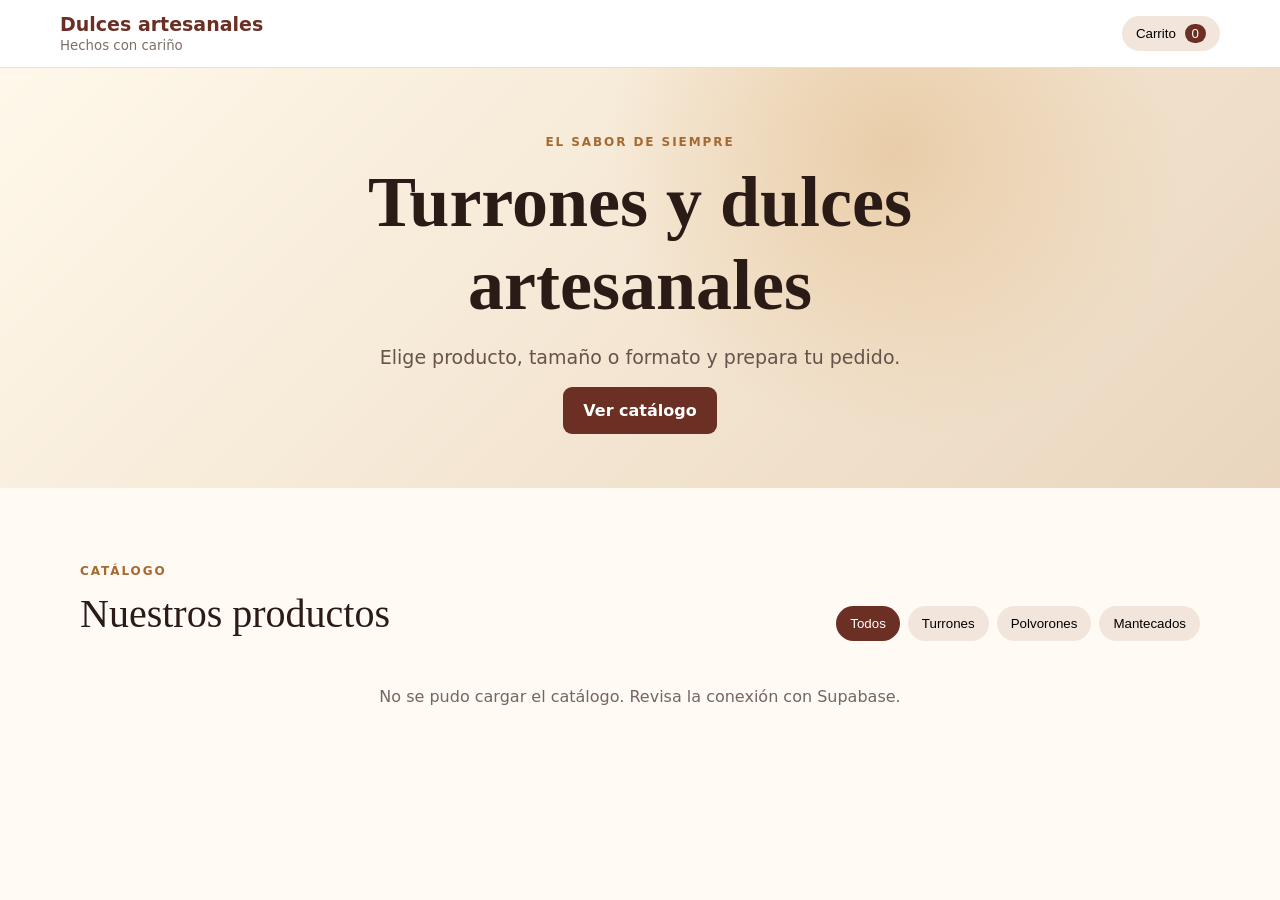
==== index.html @ 653904fd "Add files via upload" ====
<!doctype html>
<html lang="es"><head><meta charset="utf-8"><meta name="viewport" content="width=device-width,initial-scale=1,viewport-fit=cover"><meta name="theme-color" content="#6b2f23"><meta name="description" content="Turrones y dulces artesanales"><title>Dulces artesanales</title><link rel="stylesheet" href="styles.css"></head>
<body><header><div><strong>Dulces artesanales</strong><small>Hechos con cariño</small></div><button id="cartBtn" class="cart">Carrito <span id="cartCount">0</span></button></header>
<main><section class="hero"><div><p class="eyebrow">EL SABOR DE SIEMPRE</p><h1>Turrones y dulces artesanales</h1><p>Elige producto, tamaño o formato y prepara tu pedido.</p><a href="#catalogo" class="primary">Ver catálogo</a></div></section>
<section id="catalogo" class="section"><div class="section-head"><div><p class="eyebrow">CATÁLOGO</p><h2>Nuestros productos</h2></div><div id="filters" class="filters"><button class="active" data-filter="Todos">Todos</button><button data-filter="Turrón">Turrones</button><button data-filter="Polvorón">Polvorones</button><button data-filter="Mantecado">Mantecados</button></div></div><div id="status" class="status">Cargando catálogo…</div><div id="products" class="grid"></div></section></main>
<div id="modal" class="overlay hidden" role="dialog" aria-modal="true"><div class="panel"><button class="close" id="closeModal">×</button><div id="modalBody"></div></div></div>
<div id="cartDrawer" class="overlay hidden"><div class="drawer"><div class="drawer-head"><h2>Tu pedido</h2><button class="close" id="closeCart">×</button></div><div id="cartItems"></div><div class="total"><span>Total</span><strong id="cartTotal">0,00 €</strong></div><button id="checkoutBtn" class="primary full">Continuar pedido</button></div></div>
<div id="checkout" class="overlay hidden"><div class="panel checkout"><button class="close" id="closeCheckout">×</button><h2>Finalizar pedido</h2><form id="orderForm"><label>Nombre*<input name="nombre_cliente" required maxlength="100"></label><label>Teléfono*<input name="telefono" required maxlength="30"></label><label>Email<input name="email" type="email" maxlength="150"></label><label>Método de entrega<select name="metodo_entrega"><option>Recogida</option><option>Entrega local</option></select></label><div id="addressFields" class="two"><label>Dirección<input name="direccion" maxlength="200"></label><label>Población<input name="poblacion" maxlength="100"></label></div><label>Método de pago<select name="metodo_pago"><option>Bizum</option><option>Efectivo</option><option>Transferencia</option></select></label><label>Notas<textarea name="notas_cliente" maxlength="500"></textarea></label><label class="check"><input type="checkbox" name="consentimiento" required> Acepto que mis datos se usen para gestionar el pedido.</label><button class="primary full" type="submit">Confirmar pedido</button><p id="formStatus" class="status"></p></form></div></div>
<script src="app.js"></script></body></html>
---- styles.css ----
*{box-sizing:border-box}html{scroll-behavior:smooth}body{margin:0;font-family:Inter,system-ui,-apple-system,sans-serif;color:#2b1b17;background:#fffaf4}header{height:68px;padding:0 max(20px,calc((100% - 1160px)/2));display:flex;align-items:center;justify-content:space-between;background:#fff;position:sticky;top:0;z-index:10;border-bottom:1px solid #eadfd5}header strong{display:block;color:#6b2f23;font-size:19px}header small{color:#806e65}.cart,.filters button{border:0;background:#f2e6dc;padding:10px 14px;border-radius:999px;cursor:pointer}.cart span{background:#6b2f23;color:#fff;border-radius:20px;padding:2px 7px;margin-left:5px}.hero{min-height:420px;display:grid;place-items:center;text-align:center;padding:50px 20px;background:radial-gradient(circle at 70% 20%,#e9cda8,transparent 30%),linear-gradient(135deg,#fff8ea,#ead6be)}.hero h1{font-family:Georgia,serif;font-size:clamp(42px,7vw,72px);max-width:850px;margin:8px auto 18px}.hero p:not(.eyebrow){font-size:19px;color:#66534b}.eyebrow{color:#a46a32;font-weight:800;letter-spacing:.16em;font-size:12px}.primary{display:inline-block;background:#6b2f23;color:#fff;text-decoration:none;border:0;border-radius:9px;padding:14px 20px;font-weight:700;cursor:pointer}.section{max-width:1160px;margin:auto;padding:64px 20px}.section-head{display:flex;gap:20px;align-items:end;justify-content:space-between;margin-bottom:28px}.section h2{font:40px Georgia,serif;margin:4px 0}.filters{display:flex;flex-wrap:wrap;gap:8px}.filters .active{background:#6b2f23;color:#fff}.grid{display:grid;grid-template-columns:repeat(auto-fit,minmax(245px,1fr));gap:22px}.card{background:#fff;border:1px solid #eadfd5;border-radius:16px;overflow:hidden;box-shadow:0 8px 25px #59341d0d}.photo{height:190px;background:linear-gradient(145deg,#d8b078,#f4dfbf);display:grid;place-items:center;font-size:58px}.card-body{padding:20px}.family{font-size:12px;color:#a46a32;text-transform:uppercase;font-weight:800}.card h3{margin:6px 0;font-size:22px}.desc{color:#75665f;min-height:44px}.price{font-size:20px;font-weight:800;color:#6b2f23}.card button{width:100%;margin-top:12px}.status{text-align:center;color:#75665f;padding:18px}.overlay{position:fixed;inset:0;background:#22151199;z-index:30;display:flex;justify-content:center;align-items:center;padding:18px}.hidden{display:none}.panel,.drawer{background:#fffaf4;border-radius:18px;padding:28px;width:min(600px,100%);max-height:92vh;overflow:auto;position:relative}.drawer{margin-left:auto;height:100%;border-radius:18px 0 0 18px;max-width:460px}.close{border:0;background:#eee0d4;border-radius:50%;width:38px;height:38px;font-size:24px;cursor:pointer}.panel>.close{position:absolute;right:18px;top:18px}.option-list{display:grid;gap:10px;margin:20px 0}.option{border:1px solid #d8c7b9;border-radius:10px;padding:14px;display:flex;justify-content:space-between;cursor:pointer}.option.selected{border:2px solid #6b2f23;background:#f7ece3}.qty{display:flex;align-items:center;gap:16px;margin:18px 0}.qty button{width:38px;height:38px;border:0;border-radius:50%;font-size:20px}.full{width:100%}.drawer-head,.cart-row,.total{display:flex;align-items:center;justify-content:space-between;gap:12px}.cart-row{padding:15px 0;border-bottom:1px solid #e4d8ce}.cart-row button{border:0;background:none;color:#a33;cursor:pointer}.total{padding:22px 0;font-size:22px}form{display:grid;gap:14px;margin-top:20px}label{display:grid;gap:6px;font-weight:600}input,select,textarea{width:100%;padding:12px;border:1px solid #cdbdb0;border-radius:8px;background:#fff;font:inherit}textarea{min-height:80px}.two{display:grid;grid-template-columns:1fr 1fr;gap:12px}.check{grid-template-columns:auto 1fr;align-items:start;font-weight:400}.check input{width:auto}.success{text-align:center;padding:30px}.success b{font-size:22px}@media(max-width:700px){.section-head{align-items:start;flex-direction:column}.section h2{font-size:34px}.two{grid-template-columns:1fr}.drawer{border-radius:18px;width:100%;height:auto;max-height:92vh}.hero{min-height:360px}}
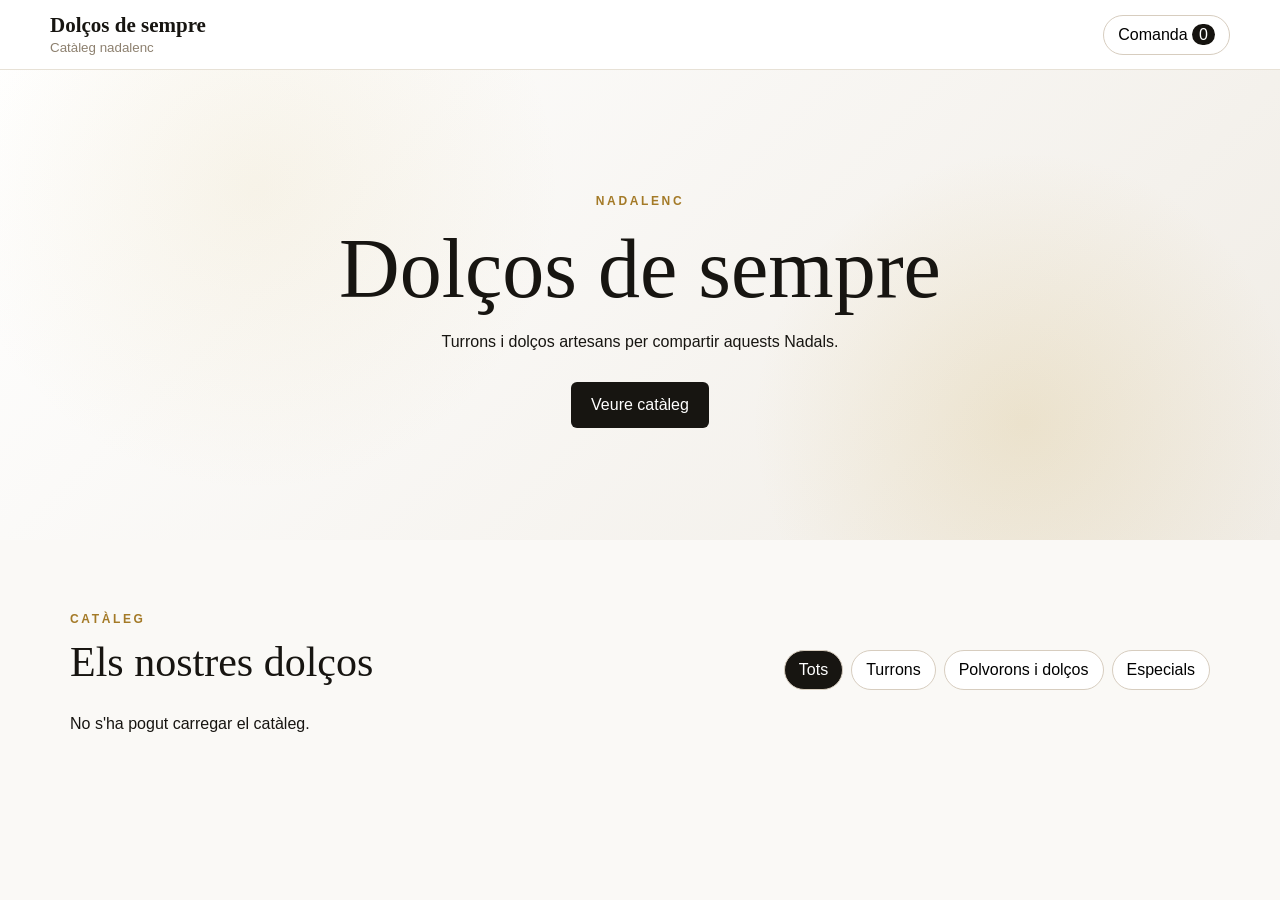
==== commit 692c0c4c: "Actualitza catàleg real i fotografies Actualitza catàleg real i fotografies" ====
--- a/index.html
+++ b/index.html
@@ -1,9 +1 @@
-<!doctype html>
-<html lang="es"><head><meta charset="utf-8"><meta name="viewport" content="width=device-width,initial-scale=1,viewport-fit=cover"><meta name="theme-color" content="#6b2f23"><meta name="description" content="Turrones y dulces artesanales"><title>Dulces artesanales</title><link rel="stylesheet" href="styles.css"></head>
-<body><header><div><strong>Dulces artesanales</strong><small>Hechos con cariño</small></div><button id="cartBtn" class="cart">Carrito <span id="cartCount">0</span></button></header>
-<main><section class="hero"><div><p class="eyebrow">EL SABOR DE SIEMPRE</p><h1>Turrones y dulces artesanales</h1><p>Elige producto, tamaño o formato y prepara tu pedido.</p><a href="#catalogo" class="primary">Ver catálogo</a></div></section>
-<section id="catalogo" class="section"><div class="section-head"><div><p class="eyebrow">CATÁLOGO</p><h2>Nuestros productos</h2></div><div id="filters" class="filters"><button class="active" data-filter="Todos">Todos</button><button data-filter="Turrón">Turrones</button><button data-filter="Polvorón">Polvorones</button><button data-filter="Mantecado">Mantecados</button></div></div><div id="status" class="status">Cargando catálogo…</div><div id="products" class="grid"></div></section></main>
-<div id="modal" class="overlay hidden" role="dialog" aria-modal="true"><div class="panel"><button class="close" id="closeModal">×</button><div id="modalBody"></div></div></div>
-<div id="cartDrawer" class="overlay hidden"><div class="drawer"><div class="drawer-head"><h2>Tu pedido</h2><button class="close" id="closeCart">×</button></div><div id="cartItems"></div><div class="total"><span>Total</span><strong id="cartTotal">0,00 €</strong></div><button id="checkoutBtn" class="primary full">Continuar pedido</button></div></div>
-<div id="checkout" class="overlay hidden"><div class="panel checkout"><button class="close" id="closeCheckout">×</button><h2>Finalizar pedido</h2><form id="orderForm"><label>Nombre*<input name="nombre_cliente" required maxlength="100"></label><label>Teléfono*<input name="telefono" required maxlength="30"></label><label>Email<input name="email" type="email" maxlength="150"></label><label>Método de entrega<select name="metodo_entrega"><option>Recogida</option><option>Entrega local</option></select></label><div id="addressFields" class="two"><label>Dirección<input name="direccion" maxlength="200"></label><label>Población<input name="poblacion" maxlength="100"></label></div><label>Método de pago<select name="metodo_pago"><option>Bizum</option><option>Efectivo</option><option>Transferencia</option></select></label><label>Notas<textarea name="notas_cliente" maxlength="500"></textarea></label><label class="check"><input type="checkbox" name="consentimiento" required> Acepto que mis datos se usen para gestionar el pedido.</label><button class="primary full" type="submit">Confirmar pedido</button><p id="formStatus" class="status"></p></form></div></div>
-<script src="app.js"></script></body></html>+<!doctype html><html lang="ca"><head><meta charset="utf-8"><meta name="viewport" content="width=device-width,initial-scale=1"><meta name="theme-color" content="#191713"><title>Dolços de sempre</title><link rel="stylesheet" href="styles.css"></head><body><header><div><b>Dolços de sempre</b><small>Catàleg nadalenc</small></div><button id="cartBtn">Comanda <span id="count">0</span></button></header><main><section class="hero"><div><p class="gold">NADALENC</p><h1>Dolços de sempre</h1><p>Turrons i dolços artesans per compartir aquests Nadals.</p><a href="#cataleg">Veure catàleg</a></div></section><section id="cataleg"><div class="title"><div><p class="gold">CATÀLEG</p><h2>Els nostres dolços</h2></div><div id="filters"><button data-f="Tots" class="on">Tots</button><button data-f="Turró">Turrons</button><button data-f="Dolços">Polvorons i dolços</button><button data-f="Especials">Especials</button></div></div><p id="status">Carregant catàleg...</p><div id="grid"></div></section></main><div id="modal" class="shade hidden"><div class="modal"><button id="close" class="x">×</button><div id="modalBody"></div></div></div><div id="cart" class="shade hidden"><div class="drawer"><div class="row"><h2>La teva comanda</h2><button id="closeCart" class="x">×</button></div><div id="items"></div><div class="row total"><span>Total</span><b id="total">0,00 €</b></div></div></div><script src="app.js"></script></body></html>
--- a/styles.css
+++ b/styles.css
@@ -1 +1 @@
-*{box-sizing:border-box}html{scroll-behavior:smooth}body{margin:0;font-family:Inter,system-ui,-apple-system,sans-serif;color:#2b1b17;background:#fffaf4}header{height:68px;padding:0 max(20px,calc((100% - 1160px)/2));display:flex;align-items:center;justify-content:space-between;background:#fff;position:sticky;top:0;z-index:10;border-bottom:1px solid #eadfd5}header strong{display:block;color:#6b2f23;font-size:19px}header small{color:#806e65}.cart,.filters button{border:0;background:#f2e6dc;padding:10px 14px;border-radius:999px;cursor:pointer}.cart span{background:#6b2f23;color:#fff;border-radius:20px;padding:2px 7px;margin-left:5px}.hero{min-height:420px;display:grid;place-items:center;text-align:center;padding:50px 20px;background:radial-gradient(circle at 70% 20%,#e9cda8,transparent 30%),linear-gradient(135deg,#fff8ea,#ead6be)}.hero h1{font-family:Georgia,serif;font-size:clamp(42px,7vw,72px);max-width:850px;margin:8px auto 18px}.hero p:not(.eyebrow){font-size:19px;color:#66534b}.eyebrow{color:#a46a32;font-weight:800;letter-spacing:.16em;font-size:12px}.primary{display:inline-block;background:#6b2f23;color:#fff;text-decoration:none;border:0;border-radius:9px;padding:14px 20px;font-weight:700;cursor:pointer}.section{max-width:1160px;margin:auto;padding:64px 20px}.section-head{display:flex;gap:20px;align-items:end;justify-content:space-between;margin-bottom:28px}.section h2{font:40px Georgia,serif;margin:4px 0}.filters{display:flex;flex-wrap:wrap;gap:8px}.filters .active{background:#6b2f23;color:#fff}.grid{display:grid;grid-template-columns:repeat(auto-fit,minmax(245px,1fr));gap:22px}.card{background:#fff;border:1px solid #eadfd5;border-radius:16px;overflow:hidden;box-shadow:0 8px 25px #59341d0d}.photo{height:190px;background:linear-gradient(145deg,#d8b078,#f4dfbf);display:grid;place-items:center;font-size:58px}.card-body{padding:20px}.family{font-size:12px;color:#a46a32;text-transform:uppercase;font-weight:800}.card h3{margin:6px 0;font-size:22px}.desc{color:#75665f;min-height:44px}.price{font-size:20px;font-weight:800;color:#6b2f23}.card button{width:100%;margin-top:12px}.status{text-align:center;color:#75665f;padding:18px}.overlay{position:fixed;inset:0;background:#22151199;z-index:30;display:flex;justify-content:center;align-items:center;padding:18px}.hidden{display:none}.panel,.drawer{background:#fffaf4;border-radius:18px;padding:28px;width:min(600px,100%);max-height:92vh;overflow:auto;position:relative}.drawer{margin-left:auto;height:100%;border-radius:18px 0 0 18px;max-width:460px}.close{border:0;background:#eee0d4;border-radius:50%;width:38px;height:38px;font-size:24px;cursor:pointer}.panel>.close{position:absolute;right:18px;top:18px}.option-list{display:grid;gap:10px;margin:20px 0}.option{border:1px solid #d8c7b9;border-radius:10px;padding:14px;display:flex;justify-content:space-between;cursor:pointer}.option.selected{border:2px solid #6b2f23;background:#f7ece3}.qty{display:flex;align-items:center;gap:16px;margin:18px 0}.qty button{width:38px;height:38px;border:0;border-radius:50%;font-size:20px}.full{width:100%}.drawer-head,.cart-row,.total{display:flex;align-items:center;justify-content:space-between;gap:12px}.cart-row{padding:15px 0;border-bottom:1px solid #e4d8ce}.cart-row button{border:0;background:none;color:#a33;cursor:pointer}.total{padding:22px 0;font-size:22px}form{display:grid;gap:14px;margin-top:20px}label{display:grid;gap:6px;font-weight:600}input,select,textarea{width:100%;padding:12px;border:1px solid #cdbdb0;border-radius:8px;background:#fff;font:inherit}textarea{min-height:80px}.two{display:grid;grid-template-columns:1fr 1fr;gap:12px}.check{grid-template-columns:auto 1fr;align-items:start;font-weight:400}.check input{width:auto}.success{text-align:center;padding:30px}.success b{font-size:22px}@media(max-width:700px){.section-head{align-items:start;flex-direction:column}.section h2{font-size:34px}.two{grid-template-columns:1fr}.drawer{border-radius:18px;width:100%;height:auto;max-height:92vh}.hero{min-height:360px}}+*{box-sizing:border-box}html{scroll-behavior:smooth}body{margin:0;background:#faf9f6;color:#171511;font-family:Arial,sans-serif}header{height:70px;background:#fff;display:flex;align-items:center;justify-content:space-between;padding:0 max(20px,calc((100% - 1180px)/2));border-bottom:1px solid #e7e1d6;position:sticky;top:0;z-index:5}header b{display:block;font-family:Georgia,serif;font-size:21px}header small{color:#8d806f}button{font:inherit;cursor:pointer}header button,#filters button{border:1px solid #d7cdbf;border-radius:999px;background:#fff;padding:10px 14px}header span{background:#15130f;color:white;border-radius:20px;padding:2px 7px}.hero{min-height:470px;display:grid;place-items:center;text-align:center;padding:50px 20px;background:radial-gradient(circle at 20% 25%,#d6bd7722,transparent 28%),radial-gradient(circle at 80% 75%,#cba95333,transparent 25%),linear-gradient(135deg,#fff,#f0ece5)}.hero h1{font:clamp(48px,8vw,84px) Georgia,serif;margin:5px}.hero a{display:inline-block;background:#171511;color:white;padding:14px 20px;border-radius:6px;text-decoration:none;margin-top:15px}.gold{font-size:12px;letter-spacing:.22em;font-weight:bold;color:#a47a27}#cataleg{max-width:1180px;margin:auto;padding:60px 20px}.title{display:flex;justify-content:space-between;align-items:end;gap:20px;margin-bottom:25px}.title h2{font:42px Georgia,serif;margin:4px 0}#filters{display:flex;gap:8px;flex-wrap:wrap}#filters .on{background:#171511;color:#fff}#grid{display:grid;grid-template-columns:repeat(auto-fit,minmax(245px,1fr));gap:22px}.card{background:#fff;border:1px solid #e3ddd4}.photo{height:230px;background:#eee}.photo img{width:100%;height:100%;object-fit:cover}.info{padding:19px}.family{color:#a47a27;text-transform:uppercase;font-size:11px;font-weight:bold;letter-spacing:.08em}.info h3{font:24px Georgia,serif;margin:7px 0}.info p{color:#6e665e;min-height:38px}.price{font-weight:bold;margin-top:12px}.view{width:100%;background:#171511;color:#fff;border:0;padding:12px;margin-top:14px}.shade{position:fixed;inset:0;background:#0008;z-index:20;display:flex;align-items:center;justify-content:center;padding:18px}.hidden{display:none}.modal,.drawer{background:#fff;width:min(620px,100%);max-height:92vh;overflow:auto;padding:28px;position:relative}.drawer{margin-left:auto;height:100%}.x{border:0;background:#eee;width:38px;height:38px;border-radius:50%;font-size:24px}.modal>.x{position:absolute;right:18px;top:18px}.productHero{width:100%;height:250px;object-fit:cover;margin-bottom:18px}.option{border:1px solid #ddd;padding:13px;margin:8px 0;display:flex;justify-content:space-between}.option.sel{border:2px solid #a47a27}.pending{background:#eee7da;color:#6d5b3b;padding:13px;margin-top:18px;text-align:center}.row{display:flex;justify-content:space-between;align-items:center;gap:12px}.cartrow{padding:14px 0;border-bottom:1px solid #ddd}.total{font-size:22px;padding-top:22px}@media(max-width:720px){.title{align-items:start;flex-direction:column}.hero{min-height:380px}.photo{height:210px}}
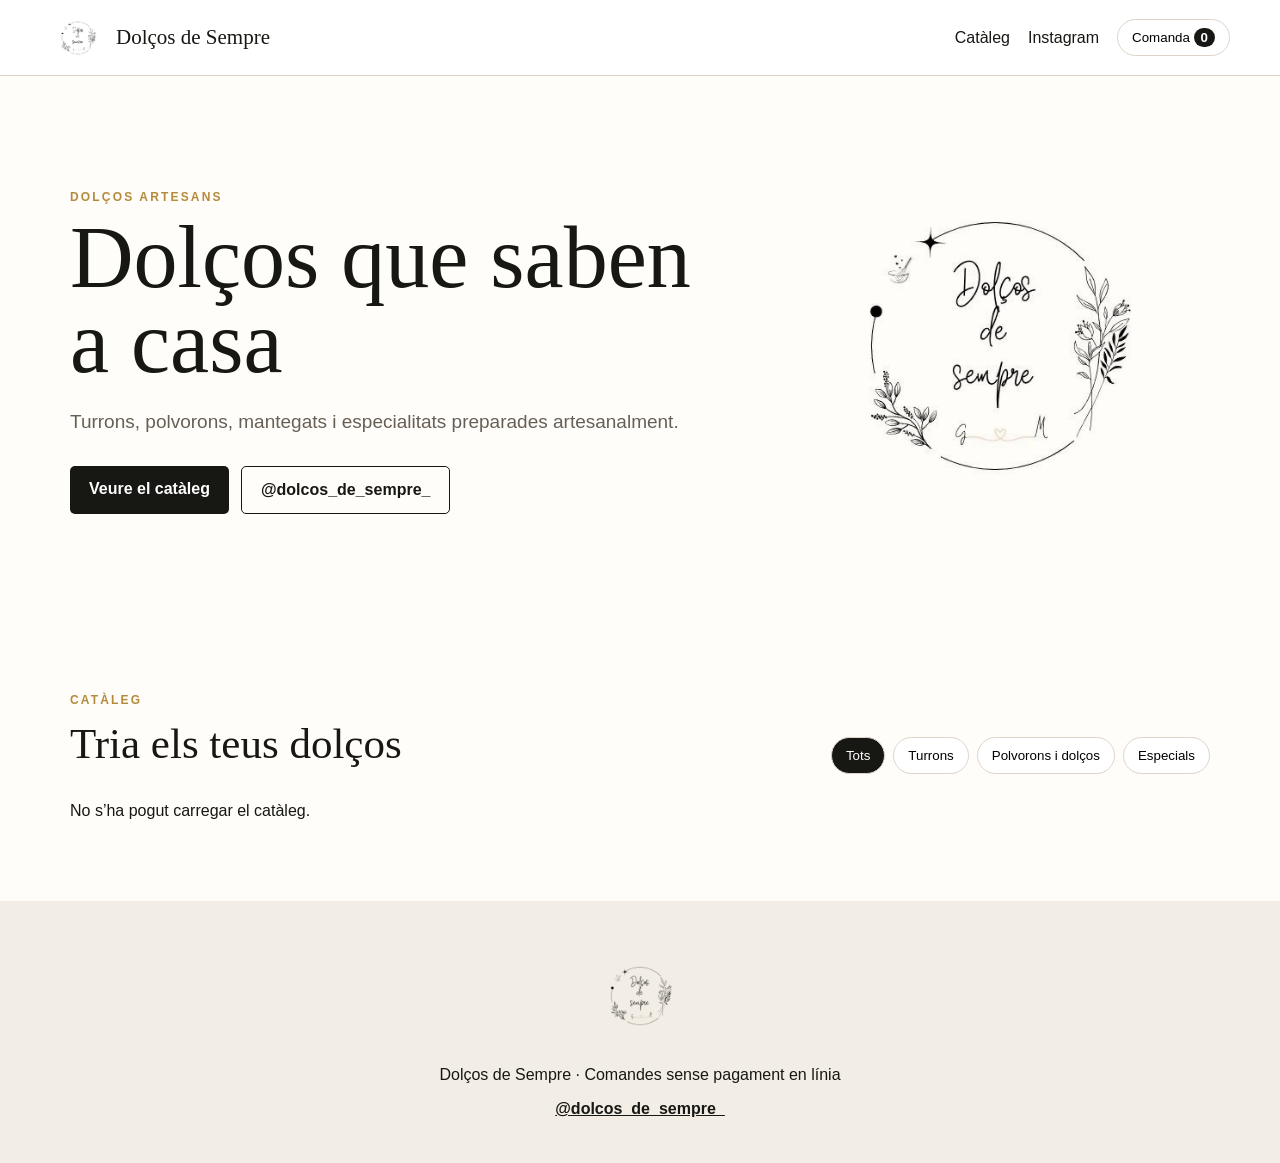
==== commit 0ce8b945: "Add files via upload" ====
--- a/index.html
+++ b/index.html
@@ -1 +1,9 @@
-<!doctype html><html lang="ca"><head><meta charset="utf-8"><meta name="viewport" content="width=device-width,initial-scale=1"><meta name="theme-color" content="#191713"><title>Dolços de sempre</title><link rel="stylesheet" href="styles.css"></head><body><header><div><b>Dolços de sempre</b><small>Catàleg nadalenc</small></div><button id="cartBtn">Comanda <span id="count">0</span></button></header><main><section class="hero"><div><p class="gold">NADALENC</p><h1>Dolços de sempre</h1><p>Turrons i dolços artesans per compartir aquests Nadals.</p><a href="#cataleg">Veure catàleg</a></div></section><section id="cataleg"><div class="title"><div><p class="gold">CATÀLEG</p><h2>Els nostres dolços</h2></div><div id="filters"><button data-f="Tots" class="on">Tots</button><button data-f="Turró">Turrons</button><button data-f="Dolços">Polvorons i dolços</button><button data-f="Especials">Especials</button></div></div><p id="status">Carregant catàleg...</p><div id="grid"></div></section></main><div id="modal" class="shade hidden"><div class="modal"><button id="close" class="x">×</button><div id="modalBody"></div></div></div><div id="cart" class="shade hidden"><div class="drawer"><div class="row"><h2>La teva comanda</h2><button id="closeCart" class="x">×</button></div><div id="items"></div><div class="row total"><span>Total</span><b id="total">0,00 €</b></div></div></div><script src="app.js"></script></body></html>+<!doctype html><html lang="ca"><head><meta charset="utf-8"><meta name="viewport" content="width=device-width,initial-scale=1"><meta name="theme-color" content="#fffdf9"><meta name="description" content="Turrons i dolços artesans de Dolços de Sempre"><title>Dolços de Sempre</title><link rel="stylesheet" href="styles.css"></head><body>
+<header><a class="brand" href="#inici"><img src="assets/logo-dolcos-de-sempre.jpg" alt="Logo Dolços de Sempre"><span>Dolços de Sempre</span></a><nav><a href="#cataleg">Catàleg</a><a href="https://www.instagram.com/dolcos_de_sempre_/" target="_blank" rel="noopener">Instagram</a><button id="cartBtn">Comanda <b id="count">0</b></button></nav></header>
+<main><section class="hero" id="inici"><div class="heroText"><p class="eyebrow">DOLÇOS ARTESANS</p><h1>Dolços que saben a casa</h1><p>Turrons, polvorons, mantegats i especialitats preparades artesanalment.</p><div class="actions"><a class="primary" href="#cataleg">Veure el catàleg</a><a class="secondary" href="https://www.instagram.com/dolcos_de_sempre_/" target="_blank" rel="noopener">@dolcos_de_sempre_</a></div></div><img class="heroLogo" src="assets/logo-dolcos-de-sempre.jpg" alt="Dolços de Sempre"></section>
+<section id="cataleg" class="catalog"><div class="sectionHead"><div><p class="eyebrow">CATÀLEG</p><h2>Tria els teus dolços</h2></div><div id="filters"><button class="active" data-filter="Tots">Tots</button><button data-filter="Turró">Turrons</button><button data-filter="Dolços">Polvorons i dolços</button><button data-filter="Especials">Especials</button></div></div><p id="status">Carregant el catàleg…</p><div id="grid"></div></section></main>
+<footer><img src="assets/logo-dolcos-de-sempre.jpg" alt="Logo Dolços de Sempre"><p>Dolços de Sempre · Comandes sense pagament en línia</p><a href="https://www.instagram.com/dolcos_de_sempre_/" target="_blank" rel="noopener">@dolcos_de_sempre_</a></footer>
+<div id="productModal" class="overlay hidden"><div class="modal"><button class="close" data-close="productModal">×</button><div id="productBody"></div></div></div>
+<div id="cartDrawer" class="overlay hidden"><aside class="drawer"><div class="between"><h2>La teva comanda</h2><button class="close" data-close="cartDrawer">×</button></div><div id="cartItems"></div><div class="total between"><span>Total</span><b id="cartTotal">0,00 €</b></div><button id="checkoutBtn" class="primary wide">Continuar</button></aside></div>
+<div id="checkoutModal" class="overlay hidden"><div class="modal checkout"><button class="close" data-close="checkoutModal">×</button><h2>Finalitzar comanda</h2><p>No pagaràs ara. Rebràs la confirmació de la botiga.</p><form id="orderForm"><label>Nom i cognoms*<input name="nombre_cliente" required maxlength="100"></label><label>Telèfon*<input name="telefono" required inputmode="tel" maxlength="30"></label><label>Correu electrònic<input name="email" type="email" maxlength="150"></label><label>Entrega<select name="metodo_entrega"><option>Recollida</option><option>Entrega local</option></select></label><div id="deliveryFields" class="two hidden"><label>Adreça<input name="direccion" maxlength="200"></label><label>Població<input name="poblacion" maxlength="100"></label></div><label>Forma de pagament<select name="metodo_pago"><option>A acordar</option><option>Bizum</option><option>Efectiu</option></select></label><label>Comentaris<textarea name="notas_cliente" maxlength="500"></textarea></label><label class="check"><input name="consentimiento" type="checkbox" required> Accepto l'ús de les dades per gestionar aquesta comanda.</label><button type="submit" class="primary wide">Enviar comanda</button><p id="formStatus" aria-live="polite"></p></form></div></div>
+<script src="app.js"></script></body></html>
--- a/styles.css
+++ b/styles.css
@@ -1 +1 @@
-*{box-sizing:border-box}html{scroll-behavior:smooth}body{margin:0;background:#faf9f6;color:#171511;font-family:Arial,sans-serif}header{height:70px;background:#fff;display:flex;align-items:center;justify-content:space-between;padding:0 max(20px,calc((100% - 1180px)/2));border-bottom:1px solid #e7e1d6;position:sticky;top:0;z-index:5}header b{display:block;font-family:Georgia,serif;font-size:21px}header small{color:#8d806f}button{font:inherit;cursor:pointer}header button,#filters button{border:1px solid #d7cdbf;border-radius:999px;background:#fff;padding:10px 14px}header span{background:#15130f;color:white;border-radius:20px;padding:2px 7px}.hero{min-height:470px;display:grid;place-items:center;text-align:center;padding:50px 20px;background:radial-gradient(circle at 20% 25%,#d6bd7722,transparent 28%),radial-gradient(circle at 80% 75%,#cba95333,transparent 25%),linear-gradient(135deg,#fff,#f0ece5)}.hero h1{font:clamp(48px,8vw,84px) Georgia,serif;margin:5px}.hero a{display:inline-block;background:#171511;color:white;padding:14px 20px;border-radius:6px;text-decoration:none;margin-top:15px}.gold{font-size:12px;letter-spacing:.22em;font-weight:bold;color:#a47a27}#cataleg{max-width:1180px;margin:auto;padding:60px 20px}.title{display:flex;justify-content:space-between;align-items:end;gap:20px;margin-bottom:25px}.title h2{font:42px Georgia,serif;margin:4px 0}#filters{display:flex;gap:8px;flex-wrap:wrap}#filters .on{background:#171511;color:#fff}#grid{display:grid;grid-template-columns:repeat(auto-fit,minmax(245px,1fr));gap:22px}.card{background:#fff;border:1px solid #e3ddd4}.photo{height:230px;background:#eee}.photo img{width:100%;height:100%;object-fit:cover}.info{padding:19px}.family{color:#a47a27;text-transform:uppercase;font-size:11px;font-weight:bold;letter-spacing:.08em}.info h3{font:24px Georgia,serif;margin:7px 0}.info p{color:#6e665e;min-height:38px}.price{font-weight:bold;margin-top:12px}.view{width:100%;background:#171511;color:#fff;border:0;padding:12px;margin-top:14px}.shade{position:fixed;inset:0;background:#0008;z-index:20;display:flex;align-items:center;justify-content:center;padding:18px}.hidden{display:none}.modal,.drawer{background:#fff;width:min(620px,100%);max-height:92vh;overflow:auto;padding:28px;position:relative}.drawer{margin-left:auto;height:100%}.x{border:0;background:#eee;width:38px;height:38px;border-radius:50%;font-size:24px}.modal>.x{position:absolute;right:18px;top:18px}.productHero{width:100%;height:250px;object-fit:cover;margin-bottom:18px}.option{border:1px solid #ddd;padding:13px;margin:8px 0;display:flex;justify-content:space-between}.option.sel{border:2px solid #a47a27}.pending{background:#eee7da;color:#6d5b3b;padding:13px;margin-top:18px;text-align:center}.row{display:flex;justify-content:space-between;align-items:center;gap:12px}.cartrow{padding:14px 0;border-bottom:1px solid #ddd}.total{font-size:22px;padding-top:22px}@media(max-width:720px){.title{align-items:start;flex-direction:column}.hero{min-height:380px}.photo{height:210px}}+:root{--ink:#171713;--paper:#fffdf9;--sand:#f3eee5;--gold:#b58a3b;--line:#ddd5ca}*{box-sizing:border-box}html{scroll-behavior:smooth}body{margin:0;background:var(--paper);color:var(--ink);font-family:Arial,sans-serif}a{color:inherit}header{height:76px;display:flex;align-items:center;justify-content:space-between;padding:0 max(18px,calc((100% - 1180px)/2));background:#fff;position:sticky;top:0;z-index:10;border-bottom:1px solid var(--line)}.brand{display:flex;align-items:center;gap:10px;text-decoration:none;font:21px Georgia,serif}.brand img{width:56px;height:56px;object-fit:cover;border-radius:50%}nav{display:flex;align-items:center;gap:18px}nav a{text-decoration:none}nav button,#filters button{border:1px solid var(--line);background:#fff;border-radius:999px;padding:10px 14px;cursor:pointer}nav b{background:var(--ink);color:#fff;border-radius:20px;padding:2px 7px}.hero{min-height:520px;max-width:1180px;margin:auto;display:grid;grid-template-columns:1.2fr .8fr;align-items:center;gap:50px;padding:55px 20px}.hero h1{font:clamp(52px,7vw,88px) Georgia,serif;line-height:.96;margin:12px 0 22px}.hero p:not(.eyebrow){font-size:19px;line-height:1.6;color:#665f56;max-width:620px}.heroLogo{width:100%;max-width:430px;justify-self:end;border-radius:50%;mix-blend-mode:multiply}.eyebrow{color:var(--gold);font-weight:800;letter-spacing:.18em;font-size:12px}.actions{display:flex;gap:12px;flex-wrap:wrap;margin-top:28px}.primary,.secondary{display:inline-block;border:0;border-radius:5px;padding:14px 19px;text-decoration:none;font-weight:bold;cursor:pointer}.primary{background:var(--ink);color:#fff}.secondary{border:1px solid var(--ink);background:transparent}.catalog{max-width:1180px;margin:auto;padding:65px 20px}.sectionHead{display:flex;justify-content:space-between;align-items:end;gap:24px;margin-bottom:28px}.sectionHead h2{font:43px Georgia,serif;margin:6px 0}#filters{display:flex;gap:8px;flex-wrap:wrap}#filters .active{background:var(--ink);color:#fff}#grid{display:grid;grid-template-columns:repeat(auto-fit,minmax(245px,1fr));gap:22px}.card{background:#fff;border:1px solid var(--line);overflow:hidden}.photo{height:235px;background:var(--sand)}.photo img{width:100%;height:100%;object-fit:cover}.cardBody{padding:19px}.family{font-size:11px;font-weight:bold;letter-spacing:.08em;color:var(--gold);text-transform:uppercase}.card h3{font:24px Georgia,serif;margin:7px 0}.description{min-height:42px;color:#70685f}.price{font-weight:bold;margin-top:13px}.choose{width:100%;margin-top:14px}.overlay{position:fixed;inset:0;background:#0009;z-index:30;display:flex;justify-content:center;align-items:center;padding:18px}.hidden{display:none!important}.modal,.drawer{position:relative;background:var(--paper);width:min(620px,100%);max-height:92vh;overflow:auto;padding:28px}.drawer{height:100%;margin-left:auto}.close{border:0;background:var(--sand);border-radius:50%;width:38px;height:38px;font-size:24px;cursor:pointer}.modal>.close{position:absolute;right:17px;top:17px}.productImage{width:100%;height:260px;object-fit:cover;margin-bottom:18px}.optionList{display:grid;gap:9px;margin:20px 0}.option{display:flex;justify-content:space-between;padding:13px;border:1px solid var(--line);cursor:pointer}.option.selected{border:2px solid var(--gold);background:#fbf7ef}.qty{display:flex;align-items:center;gap:15px;margin:18px 0}.qty button{width:38px;height:38px;border:1px solid var(--line);background:#fff;border-radius:50%;font-size:20px}.wide{width:100%}.between{display:flex;justify-content:space-between;align-items:center;gap:12px}.cartRow{padding:14px 0;border-bottom:1px solid var(--line)}.cartRow small{display:block;color:#726a61;margin-top:4px}.remove{border:0;background:none;color:#9c3b31}.total{font-size:22px;padding:22px 0}.checkout form{display:grid;gap:14px}.checkout label{display:grid;gap:6px;font-weight:bold}.checkout input,.checkout select,.checkout textarea{font:inherit;padding:12px;border:1px solid #cfc5b9;border-radius:5px;background:#fff}.checkout textarea{min-height:80px}.two{display:grid;grid-template-columns:1fr 1fr;gap:12px}.check{grid-template-columns:auto 1fr!important;font-weight:normal!important}.check input{width:auto}.success{text-align:center;padding:35px 10px}.success b{font-size:25px}footer{text-align:center;padding:45px 20px;background:var(--sand)}footer img{width:100px;height:100px;object-fit:cover;border-radius:50%;mix-blend-mode:multiply}footer a{font-weight:bold}@media(max-width:760px){header{height:auto;padding-top:8px;padding-bottom:8px}.brand span,nav>a{display:none}.hero{grid-template-columns:1fr;text-align:center;min-height:unset}.heroLogo{grid-row:1;max-width:280px;justify-self:center}.hero p:not(.eyebrow){margin-left:auto;margin-right:auto}.actions{justify-content:center}.sectionHead{align-items:start;flex-direction:column}.two{grid-template-columns:1fr}.photo{height:215px}}
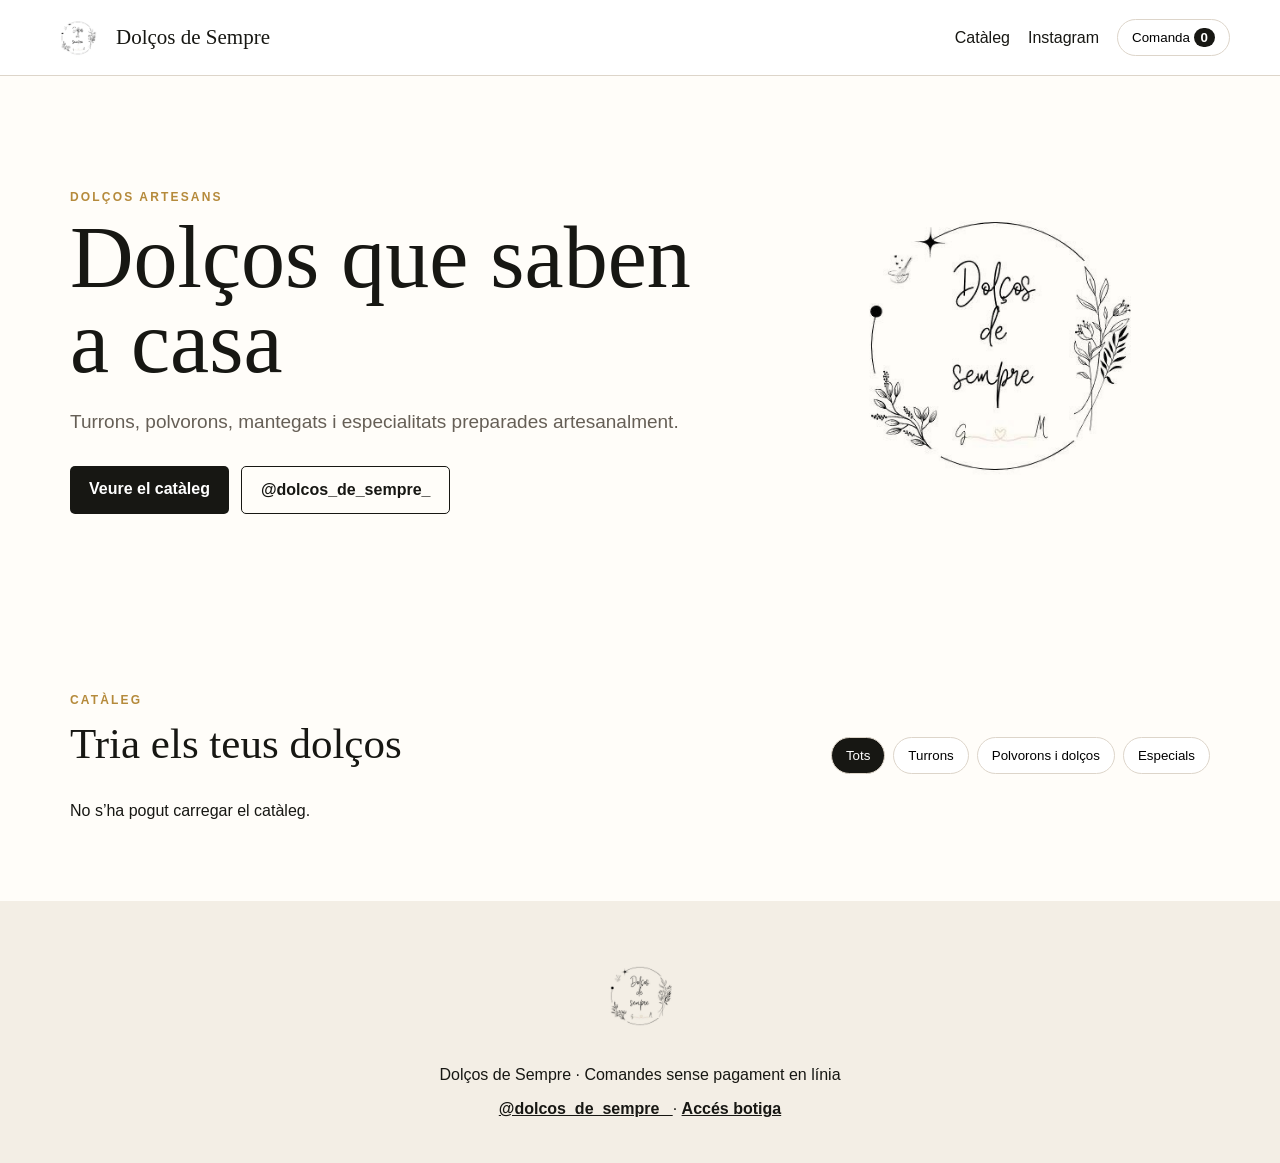
==== commit bf8453fd: "Update index.html" ====
--- a/index.html
+++ b/index.html
@@ -1,9 +1,456 @@
-<!doctype html><html lang="ca"><head><meta charset="utf-8"><meta name="viewport" content="width=device-width,initial-scale=1"><meta name="theme-color" content="#fffdf9"><meta name="description" content="Turrons i dolços artesans de Dolços de Sempre"><title>Dolços de Sempre</title><link rel="stylesheet" href="styles.css"></head><body>
-<header><a class="brand" href="#inici"><img src="assets/logo-dolcos-de-sempre.jpg" alt="Logo Dolços de Sempre"><span>Dolços de Sempre</span></a><nav><a href="#cataleg">Catàleg</a><a href="https://www.instagram.com/dolcos_de_sempre_/" target="_blank" rel="noopener">Instagram</a><button id="cartBtn">Comanda <b id="count">0</b></button></nav></header>
-<main><section class="hero" id="inici"><div class="heroText"><p class="eyebrow">DOLÇOS ARTESANS</p><h1>Dolços que saben a casa</h1><p>Turrons, polvorons, mantegats i especialitats preparades artesanalment.</p><div class="actions"><a class="primary" href="#cataleg">Veure el catàleg</a><a class="secondary" href="https://www.instagram.com/dolcos_de_sempre_/" target="_blank" rel="noopener">@dolcos_de_sempre_</a></div></div><img class="heroLogo" src="assets/logo-dolcos-de-sempre.jpg" alt="Dolços de Sempre"></section>
-<section id="cataleg" class="catalog"><div class="sectionHead"><div><p class="eyebrow">CATÀLEG</p><h2>Tria els teus dolços</h2></div><div id="filters"><button class="active" data-filter="Tots">Tots</button><button data-filter="Turró">Turrons</button><button data-filter="Dolços">Polvorons i dolços</button><button data-filter="Especials">Especials</button></div></div><p id="status">Carregant el catàleg…</p><div id="grid"></div></section></main>
-<footer><img src="assets/logo-dolcos-de-sempre.jpg" alt="Logo Dolços de Sempre"><p>Dolços de Sempre · Comandes sense pagament en línia</p><a href="https://www.instagram.com/dolcos_de_sempre_/" target="_blank" rel="noopener">@dolcos_de_sempre_</a></footer>
-<div id="productModal" class="overlay hidden"><div class="modal"><button class="close" data-close="productModal">×</button><div id="productBody"></div></div></div>
-<div id="cartDrawer" class="overlay hidden"><aside class="drawer"><div class="between"><h2>La teva comanda</h2><button class="close" data-close="cartDrawer">×</button></div><div id="cartItems"></div><div class="total between"><span>Total</span><b id="cartTotal">0,00 €</b></div><button id="checkoutBtn" class="primary wide">Continuar</button></aside></div>
-<div id="checkoutModal" class="overlay hidden"><div class="modal checkout"><button class="close" data-close="checkoutModal">×</button><h2>Finalitzar comanda</h2><p>No pagaràs ara. Rebràs la confirmació de la botiga.</p><form id="orderForm"><label>Nom i cognoms*<input name="nombre_cliente" required maxlength="100"></label><label>Telèfon*<input name="telefono" required inputmode="tel" maxlength="30"></label><label>Correu electrònic<input name="email" type="email" maxlength="150"></label><label>Entrega<select name="metodo_entrega"><option>Recollida</option><option>Entrega local</option></select></label><div id="deliveryFields" class="two hidden"><label>Adreça<input name="direccion" maxlength="200"></label><label>Població<input name="poblacion" maxlength="100"></label></div><label>Forma de pagament<select name="metodo_pago"><option>A acordar</option><option>Bizum</option><option>Efectiu</option></select></label><label>Comentaris<textarea name="notas_cliente" maxlength="500"></textarea></label><label class="check"><input name="consentimiento" type="checkbox" required> Accepto l'ús de les dades per gestionar aquesta comanda.</label><button type="submit" class="primary wide">Enviar comanda</button><p id="formStatus" aria-live="polite"></p></form></div></div>
-<script src="app.js"></script></body></html>+<!doctype html>
+<html lang="ca">
+<head>
+  <meta charset="utf-8">
+  <meta name="viewport" content="width=device-width,initial-scale=1">
+  <meta name="theme-color" content="#fffdf9">
+  <meta
+    name="description"
+    content="Turrons i dolços artesans de Dolços de Sempre"
+  >
+
+  <title>Dolços de Sempre</title>
+
+  <link rel="stylesheet" href="styles.css">
+</head>
+
+<body>
+
+  <!-- CABECERA -->
+  <header>
+
+    <a class="brand" href="#inici">
+      <img
+        src="assets/logo-dolcos-de-sempre.jpg"
+        alt="Logo Dolços de Sempre"
+      >
+      <span>Dolços de Sempre</span>
+    </a>
+
+    <nav>
+
+      <a href="#cataleg">
+        Catàleg
+      </a>
+
+      <a
+        href="https://www.instagram.com/dolcos_de_sempre_/"
+        target="_blank"
+        rel="noopener"
+      >
+        Instagram
+      </a>
+
+      <button id="cartBtn" type="button">
+        Comanda
+        <b id="count">0</b>
+      </button>
+
+    </nav>
+
+  </header>
+
+
+  <!-- CONTENIDO -->
+  <main>
+
+    <!-- PORTADA -->
+    <section class="hero" id="inici">
+
+      <div class="heroText">
+
+        <p class="eyebrow">
+          DOLÇOS ARTESANS
+        </p>
+
+        <h1>
+          Dolços que saben a casa
+        </h1>
+
+        <p>
+          Turrons, polvorons, mantegats i especialitats
+          preparades artesanalment.
+        </p>
+
+        <div class="actions">
+
+          <a
+            class="primary"
+            href="#cataleg"
+          >
+            Veure el catàleg
+          </a>
+
+          <a
+            class="secondary"
+            href="https://www.instagram.com/dolcos_de_sempre_/"
+            target="_blank"
+            rel="noopener"
+          >
+            @dolcos_de_sempre_
+          </a>
+
+        </div>
+
+      </div>
+
+      <img
+        class="heroLogo"
+        src="assets/logo-dolcos-de-sempre.jpg"
+        alt="Dolços de Sempre"
+      >
+
+    </section>
+
+
+    <!-- CATÁLOGO -->
+    <section id="cataleg" class="catalog">
+
+      <div class="sectionHead">
+
+        <div>
+          <p class="eyebrow">
+            CATÀLEG
+          </p>
+
+          <h2>
+            Tria els teus dolços
+          </h2>
+        </div>
+
+        <div id="filters">
+
+          <button
+            type="button"
+            class="active"
+            data-filter="Tots"
+          >
+            Tots
+          </button>
+
+          <button
+            type="button"
+            data-filter="Turró"
+          >
+            Turrons
+          </button>
+
+          <button
+            type="button"
+            data-filter="Dolços"
+          >
+            Polvorons i dolços
+          </button>
+
+          <button
+            type="button"
+            data-filter="Especials"
+          >
+            Especials
+          </button>
+
+        </div>
+
+      </div>
+
+      <p id="status">
+        Carregant el catàleg…
+      </p>
+
+      <div id="grid"></div>
+
+    </section>
+
+  </main>
+
+
+  <!-- PIE DE PÁGINA -->
+  <footer>
+
+    <img
+      src="assets/logo-dolcos-de-sempre.jpg"
+      alt="Logo Dolços de Sempre"
+    >
+
+    <p>
+      Dolços de Sempre · Comandes sense pagament en línia
+    </p>
+
+    <div class="footer-links">
+
+      <a
+        href="https://www.instagram.com/dolcos_de_sempre_/"
+        target="_blank"
+        rel="noopener"
+      >
+        @dolcos_de_sempre_
+      </a>
+
+      <span aria-hidden="true">
+        ·
+      </span>
+
+      <a
+        class="shop-access"
+        href="admin.html"
+      >
+        Accés botiga
+      </a>
+
+    </div>
+
+  </footer>
+
+
+  <!-- FICHA PRODUCTO -->
+  <div
+    id="productModal"
+    class="overlay hidden"
+  >
+
+    <div class="modal">
+
+      <button
+        class="close"
+        type="button"
+        data-close="productModal"
+        aria-label="Tancar"
+      >
+        ×
+      </button>
+
+      <div id="productBody"></div>
+
+    </div>
+
+  </div>
+
+
+  <!-- CARRITO -->
+  <div
+    id="cartDrawer"
+    class="overlay hidden"
+  >
+
+    <aside class="drawer">
+
+      <div class="between">
+
+        <h2>
+          La teva comanda
+        </h2>
+
+        <button
+          class="close"
+          type="button"
+          data-close="cartDrawer"
+          aria-label="Tancar"
+        >
+          ×
+        </button>
+
+      </div>
+
+      <div id="cartItems"></div>
+
+      <div class="total between">
+
+        <span>
+          Total
+        </span>
+
+        <b id="cartTotal">
+          0,00 €
+        </b>
+
+      </div>
+
+      <button
+        id="checkoutBtn"
+        class="primary wide"
+        type="button"
+      >
+        Continuar
+      </button>
+
+    </aside>
+
+  </div>
+
+
+  <!-- FINALIZAR PEDIDO -->
+  <div
+    id="checkoutModal"
+    class="overlay hidden"
+  >
+
+    <div class="modal checkout">
+
+      <button
+        class="close"
+        type="button"
+        data-close="checkoutModal"
+        aria-label="Tancar"
+      >
+        ×
+      </button>
+
+      <h2>
+        Finalitzar comanda
+      </h2>
+
+      <p>
+        No pagaràs ara. Rebràs la confirmació de la botiga.
+      </p>
+
+      <form id="orderForm">
+
+        <label>
+          Nom i cognoms*
+
+          <input
+            name="nombre_cliente"
+            required
+            maxlength="100"
+          >
+        </label>
+
+
+        <label>
+          Telèfon*
+
+          <input
+            name="telefono"
+            required
+            inputmode="tel"
+            maxlength="30"
+          >
+        </label>
+
+
+        <label>
+          Correu electrònic
+
+          <input
+            name="email"
+            type="email"
+            maxlength="150"
+          >
+        </label>
+
+
+        <label>
+          Entrega
+
+          <select name="metodo_entrega">
+
+            <option>
+              Recollida
+            </option>
+
+            <option>
+              Entrega local
+            </option>
+
+          </select>
+
+        </label>
+
+
+        <div
+          id="deliveryFields"
+          class="two hidden"
+        >
+
+          <label>
+            Adreça
+
+            <input
+              name="direccion"
+              maxlength="200"
+            >
+          </label>
+
+
+          <label>
+            Població
+
+            <input
+              name="poblacion"
+              maxlength="100"
+            >
+          </label>
+
+        </div>
+
+
+        <label>
+          Forma de pagament
+
+          <select name="metodo_pago">
+
+            <option>
+              A acordar
+            </option>
+
+            <option>
+              Bizum
+            </option>
+
+            <option>
+              Efectiu
+            </option>
+
+          </select>
+
+        </label>
+
+
+        <label>
+          Comentaris
+
+          <textarea
+            name="notas_cliente"
+            maxlength="500"
+          ></textarea>
+
+        </label>
+
+
+        <label class="check">
+
+          <input
+            name="consentimiento"
+            type="checkbox"
+            required
+          >
+
+          Accepto l'ús de les dades per gestionar aquesta comanda.
+
+        </label>
+
+
+        <button
+          type="submit"
+          class="primary wide"
+        >
+          Enviar comanda
+        </button>
+
+
+        <p
+          id="formStatus"
+          aria-live="polite"
+        ></p>
+
+      </form>
+
+    </div>
+
+  </div>
+
+
+  <script src="app.js"></script>
+
+</body>
+</html>
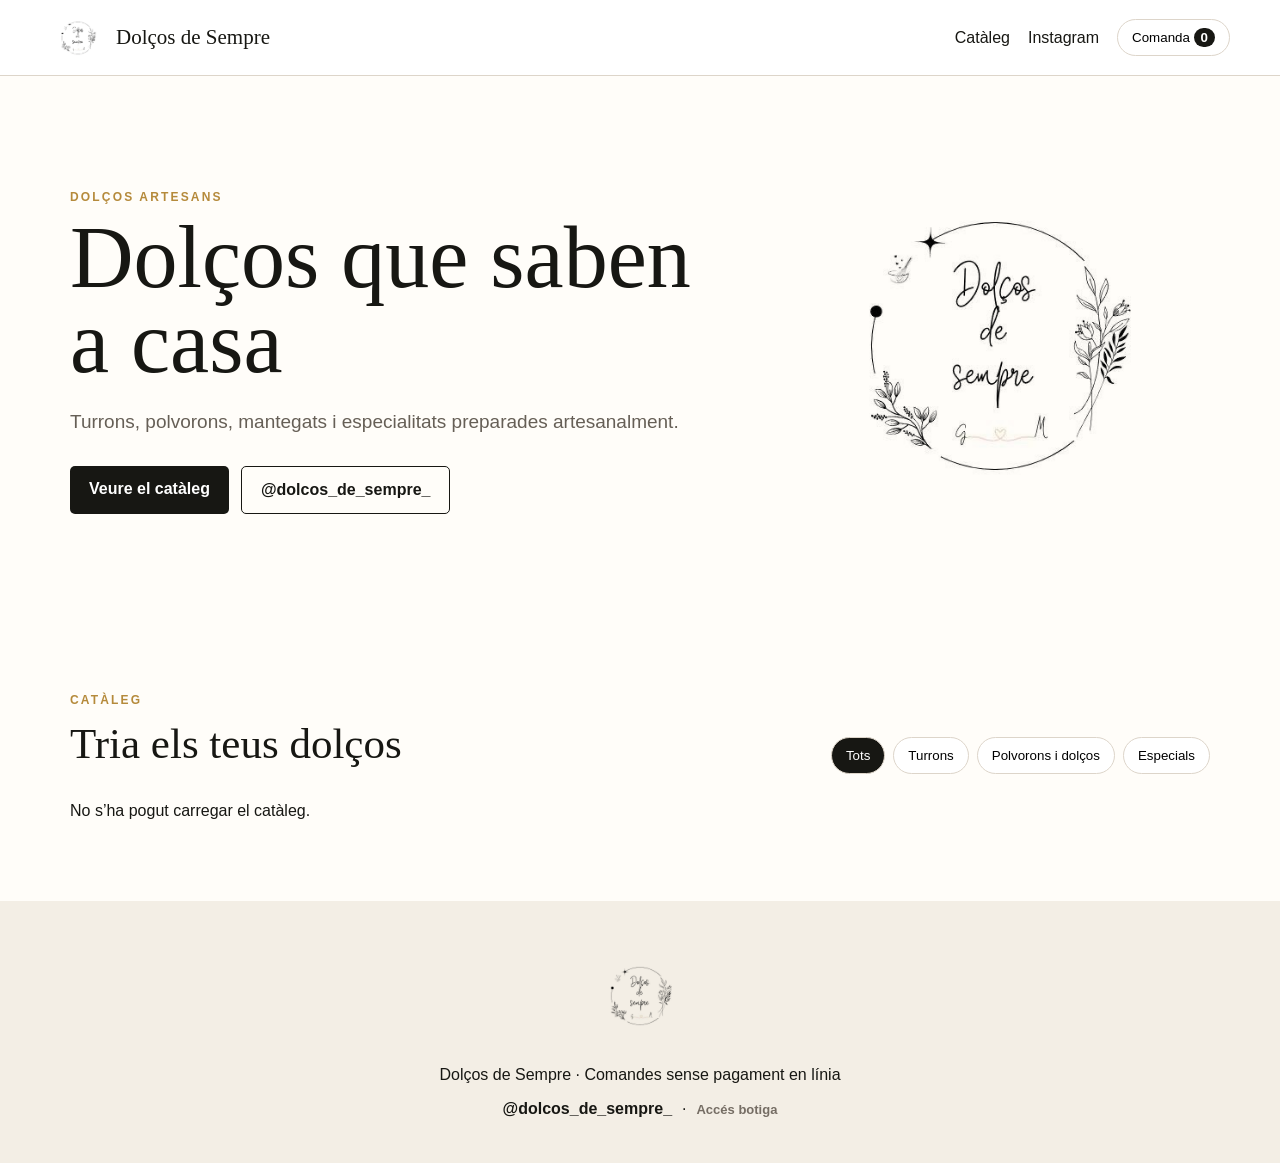
==== commit 44b92929: "Add files via upload" ====
--- a/index.html
+++ b/index.html
@@ -1,456 +1 @@
-<!doctype html>
-<html lang="ca">
-<head>
-  <meta charset="utf-8">
-  <meta name="viewport" content="width=device-width,initial-scale=1">
-  <meta name="theme-color" content="#fffdf9">
-  <meta
-    name="description"
-    content="Turrons i dolços artesans de Dolços de Sempre"
-  >
-
-  <title>Dolços de Sempre</title>
-
-  <link rel="stylesheet" href="styles.css">
-</head>
-
-<body>
-
-  <!-- CABECERA -->
-  <header>
-
-    <a class="brand" href="#inici">
-      <img
-        src="assets/logo-dolcos-de-sempre.jpg"
-        alt="Logo Dolços de Sempre"
-      >
-      <span>Dolços de Sempre</span>
-    </a>
-
-    <nav>
-
-      <a href="#cataleg">
-        Catàleg
-      </a>
-
-      <a
-        href="https://www.instagram.com/dolcos_de_sempre_/"
-        target="_blank"
-        rel="noopener"
-      >
-        Instagram
-      </a>
-
-      <button id="cartBtn" type="button">
-        Comanda
-        <b id="count">0</b>
-      </button>
-
-    </nav>
-
-  </header>
-
-
-  <!-- CONTENIDO -->
-  <main>
-
-    <!-- PORTADA -->
-    <section class="hero" id="inici">
-
-      <div class="heroText">
-
-        <p class="eyebrow">
-          DOLÇOS ARTESANS
-        </p>
-
-        <h1>
-          Dolços que saben a casa
-        </h1>
-
-        <p>
-          Turrons, polvorons, mantegats i especialitats
-          preparades artesanalment.
-        </p>
-
-        <div class="actions">
-
-          <a
-            class="primary"
-            href="#cataleg"
-          >
-            Veure el catàleg
-          </a>
-
-          <a
-            class="secondary"
-            href="https://www.instagram.com/dolcos_de_sempre_/"
-            target="_blank"
-            rel="noopener"
-          >
-            @dolcos_de_sempre_
-          </a>
-
-        </div>
-
-      </div>
-
-      <img
-        class="heroLogo"
-        src="assets/logo-dolcos-de-sempre.jpg"
-        alt="Dolços de Sempre"
-      >
-
-    </section>
-
-
-    <!-- CATÁLOGO -->
-    <section id="cataleg" class="catalog">
-
-      <div class="sectionHead">
-
-        <div>
-          <p class="eyebrow">
-            CATÀLEG
-          </p>
-
-          <h2>
-            Tria els teus dolços
-          </h2>
-        </div>
-
-        <div id="filters">
-
-          <button
-            type="button"
-            class="active"
-            data-filter="Tots"
-          >
-            Tots
-          </button>
-
-          <button
-            type="button"
-            data-filter="Turró"
-          >
-            Turrons
-          </button>
-
-          <button
-            type="button"
-            data-filter="Dolços"
-          >
-            Polvorons i dolços
-          </button>
-
-          <button
-            type="button"
-            data-filter="Especials"
-          >
-            Especials
-          </button>
-
-        </div>
-
-      </div>
-
-      <p id="status">
-        Carregant el catàleg…
-      </p>
-
-      <div id="grid"></div>
-
-    </section>
-
-  </main>
-
-
-  <!-- PIE DE PÁGINA -->
-  <footer>
-
-    <img
-      src="assets/logo-dolcos-de-sempre.jpg"
-      alt="Logo Dolços de Sempre"
-    >
-
-    <p>
-      Dolços de Sempre · Comandes sense pagament en línia
-    </p>
-
-    <div class="footer-links">
-
-      <a
-        href="https://www.instagram.com/dolcos_de_sempre_/"
-        target="_blank"
-        rel="noopener"
-      >
-        @dolcos_de_sempre_
-      </a>
-
-      <span aria-hidden="true">
-        ·
-      </span>
-
-      <a
-        class="shop-access"
-        href="admin.html"
-      >
-        Accés botiga
-      </a>
-
-    </div>
-
-  </footer>
-
-
-  <!-- FICHA PRODUCTO -->
-  <div
-    id="productModal"
-    class="overlay hidden"
-  >
-
-    <div class="modal">
-
-      <button
-        class="close"
-        type="button"
-        data-close="productModal"
-        aria-label="Tancar"
-      >
-        ×
-      </button>
-
-      <div id="productBody"></div>
-
-    </div>
-
-  </div>
-
-
-  <!-- CARRITO -->
-  <div
-    id="cartDrawer"
-    class="overlay hidden"
-  >
-
-    <aside class="drawer">
-
-      <div class="between">
-
-        <h2>
-          La teva comanda
-        </h2>
-
-        <button
-          class="close"
-          type="button"
-          data-close="cartDrawer"
-          aria-label="Tancar"
-        >
-          ×
-        </button>
-
-      </div>
-
-      <div id="cartItems"></div>
-
-      <div class="total between">
-
-        <span>
-          Total
-        </span>
-
-        <b id="cartTotal">
-          0,00 €
-        </b>
-
-      </div>
-
-      <button
-        id="checkoutBtn"
-        class="primary wide"
-        type="button"
-      >
-        Continuar
-      </button>
-
-    </aside>
-
-  </div>
-
-
-  <!-- FINALIZAR PEDIDO -->
-  <div
-    id="checkoutModal"
-    class="overlay hidden"
-  >
-
-    <div class="modal checkout">
-
-      <button
-        class="close"
-        type="button"
-        data-close="checkoutModal"
-        aria-label="Tancar"
-      >
-        ×
-      </button>
-
-      <h2>
-        Finalitzar comanda
-      </h2>
-
-      <p>
-        No pagaràs ara. Rebràs la confirmació de la botiga.
-      </p>
-
-      <form id="orderForm">
-
-        <label>
-          Nom i cognoms*
-
-          <input
-            name="nombre_cliente"
-            required
-            maxlength="100"
-          >
-        </label>
-
-
-        <label>
-          Telèfon*
-
-          <input
-            name="telefono"
-            required
-            inputmode="tel"
-            maxlength="30"
-          >
-        </label>
-
-
-        <label>
-          Correu electrònic
-
-          <input
-            name="email"
-            type="email"
-            maxlength="150"
-          >
-        </label>
-
-
-        <label>
-          Entrega
-
-          <select name="metodo_entrega">
-
-            <option>
-              Recollida
-            </option>
-
-            <option>
-              Entrega local
-            </option>
-
-          </select>
-
-        </label>
-
-
-        <div
-          id="deliveryFields"
-          class="two hidden"
-        >
-
-          <label>
-            Adreça
-
-            <input
-              name="direccion"
-              maxlength="200"
-            >
-          </label>
-
-
-          <label>
-            Població
-
-            <input
-              name="poblacion"
-              maxlength="100"
-            >
-          </label>
-
-        </div>
-
-
-        <label>
-          Forma de pagament
-
-          <select name="metodo_pago">
-
-            <option>
-              A acordar
-            </option>
-
-            <option>
-              Bizum
-            </option>
-
-            <option>
-              Efectiu
-            </option>
-
-          </select>
-
-        </label>
-
-
-        <label>
-          Comentaris
-
-          <textarea
-            name="notas_cliente"
-            maxlength="500"
-          ></textarea>
-
-        </label>
-
-
-        <label class="check">
-
-          <input
-            name="consentimiento"
-            type="checkbox"
-            required
-          >
-
-          Accepto l'ús de les dades per gestionar aquesta comanda.
-
-        </label>
-
-
-        <button
-          type="submit"
-          class="primary wide"
-        >
-          Enviar comanda
-        </button>
-
-
-        <p
-          id="formStatus"
-          aria-live="polite"
-        ></p>
-
-      </form>
-
-    </div>
-
-  </div>
-
-
-  <script src="app.js"></script>
-
-</body>
-</html>
+<!doctype html><html lang="ca"><head><meta charset="utf-8"><meta name="viewport" content="width=device-width,initial-scale=1"><meta name="theme-color" content="#fffdf9"><meta name="description" content="Turrons i dolços artesans de Dolços de Sempre"><title>Dolços de Sempre</title><link rel="stylesheet" href="styles.css"></head><body><header><a class="brand" href="#inici"><img src="assets/logo-dolcos-de-sempre.jpg" alt="Logo Dolços de Sempre"><span>Dolços de Sempre</span></a><nav><a href="#cataleg">Catàleg</a><a href="https://www.instagram.com/dolcos_de_sempre_/" target="_blank" rel="noopener">Instagram</a><button id="cartBtn" type="button">Comanda <b id="count">0</b></button></nav></header><main><section class="hero" id="inici"><div class="heroText"><p class="eyebrow">DOLÇOS ARTESANS</p><h1>Dolços que saben a casa</h1><p>Turrons, polvorons, mantegats i especialitats preparades artesanalment.</p><div class="actions"><a class="primary" href="#cataleg">Veure el catàleg</a><a class="secondary" href="https://www.instagram.com/dolcos_de_sempre_/" target="_blank" rel="noopener">@dolcos_de_sempre_</a></div></div><img class="heroLogo" src="assets/logo-dolcos-de-sempre.jpg" alt="Dolços de Sempre"></section><section id="cataleg" class="catalog"><div class="sectionHead"><div><p class="eyebrow">CATÀLEG</p><h2>Tria els teus dolços</h2></div><div id="filters"><button class="active" data-filter="Tots">Tots</button><button data-filter="Turró">Turrons</button><button data-filter="Dolços">Polvorons i dolços</button><button data-filter="Especials">Especials</button></div></div><p id="status">Carregant el catàleg…</p><div id="grid"></div></section></main><footer><img src="assets/logo-dolcos-de-sempre.jpg" alt="Logo Dolços de Sempre"><p>Dolços de Sempre · Comandes sense pagament en línia</p><div class="footer-links"><a href="https://www.instagram.com/dolcos_de_sempre_/" target="_blank" rel="noopener">@dolcos_de_sempre_</a><span>·</span><a class="shop-access" href="admin.html">Accés botiga</a></div></footer><div id="productModal" class="overlay hidden"><div class="modal"><button class="close" data-close="productModal">×</button><div id="productBody"></div></div></div><div id="cartDrawer" class="overlay hidden"><aside class="drawer"><div class="between"><h2>La teva comanda</h2><button class="close" data-close="cartDrawer">×</button></div><div id="cartItems"></div><div class="total between"><span>Total</span><b id="cartTotal">0,00 €</b></div><button id="checkoutBtn" class="primary wide">Continuar</button></aside></div><div id="checkoutModal" class="overlay hidden"><div class="modal checkout"><button class="close" data-close="checkoutModal">×</button><h2>Finalitzar comanda</h2><p>No pagaràs ara. Rebràs la confirmació de la botiga.</p><form id="orderForm"><label>Nom i cognoms*<input name="nombre_cliente" required maxlength="100"></label><label>Telèfon*<input name="telefono" required inputmode="tel" maxlength="30"></label><label>Correu electrònic<input name="email" type="email" maxlength="150"></label><label>Data de recollida / entrega*<input id="deliveryDate" name="fecha_entrega_prevista" type="date" required><small class="field-help">Mínim 7 dies d'antelació.</small></label><label>Entrega<select name="metodo_entrega"><option>Recollida</option><option>Entrega local</option></select></label><div id="deliveryFields" class="two hidden"><label>Adreça<input name="direccion" maxlength="200"></label><label>Població<input name="poblacion" maxlength="100"></label></div><label>Forma de pagament<select name="metodo_pago"><option>A acordar</option><option>Bizum</option><option>Efectiu</option></select></label><label>Comentaris<textarea name="notas_cliente" maxlength="500"></textarea></label><label class="check"><input name="consentimiento" type="checkbox" required> Accepto l'ús de les dades per gestionar aquesta comanda.</label><button type="submit" class="primary wide">Enviar comanda</button><p id="formStatus" aria-live="polite"></p></form></div></div><script src="app.js"></script></body></html>
--- a/styles.css
+++ b/styles.css
@@ -1 +1,21 @@
-:root{--ink:#171713;--paper:#fffdf9;--sand:#f3eee5;--gold:#b58a3b;--line:#ddd5ca}*{box-sizing:border-box}html{scroll-behavior:smooth}body{margin:0;background:var(--paper);color:var(--ink);font-family:Arial,sans-serif}a{color:inherit}header{height:76px;display:flex;align-items:center;justify-content:space-between;padding:0 max(18px,calc((100% - 1180px)/2));background:#fff;position:sticky;top:0;z-index:10;border-bottom:1px solid var(--line)}.brand{display:flex;align-items:center;gap:10px;text-decoration:none;font:21px Georgia,serif}.brand img{width:56px;height:56px;object-fit:cover;border-radius:50%}nav{display:flex;align-items:center;gap:18px}nav a{text-decoration:none}nav button,#filters button{border:1px solid var(--line);background:#fff;border-radius:999px;padding:10px 14px;cursor:pointer}nav b{background:var(--ink);color:#fff;border-radius:20px;padding:2px 7px}.hero{min-height:520px;max-width:1180px;margin:auto;display:grid;grid-template-columns:1.2fr .8fr;align-items:center;gap:50px;padding:55px 20px}.hero h1{font:clamp(52px,7vw,88px) Georgia,serif;line-height:.96;margin:12px 0 22px}.hero p:not(.eyebrow){font-size:19px;line-height:1.6;color:#665f56;max-width:620px}.heroLogo{width:100%;max-width:430px;justify-self:end;border-radius:50%;mix-blend-mode:multiply}.eyebrow{color:var(--gold);font-weight:800;letter-spacing:.18em;font-size:12px}.actions{display:flex;gap:12px;flex-wrap:wrap;margin-top:28px}.primary,.secondary{display:inline-block;border:0;border-radius:5px;padding:14px 19px;text-decoration:none;font-weight:bold;cursor:pointer}.primary{background:var(--ink);color:#fff}.secondary{border:1px solid var(--ink);background:transparent}.catalog{max-width:1180px;margin:auto;padding:65px 20px}.sectionHead{display:flex;justify-content:space-between;align-items:end;gap:24px;margin-bottom:28px}.sectionHead h2{font:43px Georgia,serif;margin:6px 0}#filters{display:flex;gap:8px;flex-wrap:wrap}#filters .active{background:var(--ink);color:#fff}#grid{display:grid;grid-template-columns:repeat(auto-fit,minmax(245px,1fr));gap:22px}.card{background:#fff;border:1px solid var(--line);overflow:hidden}.photo{height:235px;background:var(--sand)}.photo img{width:100%;height:100%;object-fit:cover}.cardBody{padding:19px}.family{font-size:11px;font-weight:bold;letter-spacing:.08em;color:var(--gold);text-transform:uppercase}.card h3{font:24px Georgia,serif;margin:7px 0}.description{min-height:42px;color:#70685f}.price{font-weight:bold;margin-top:13px}.choose{width:100%;margin-top:14px}.overlay{position:fixed;inset:0;background:#0009;z-index:30;display:flex;justify-content:center;align-items:center;padding:18px}.hidden{display:none!important}.modal,.drawer{position:relative;background:var(--paper);width:min(620px,100%);max-height:92vh;overflow:auto;padding:28px}.drawer{height:100%;margin-left:auto}.close{border:0;background:var(--sand);border-radius:50%;width:38px;height:38px;font-size:24px;cursor:pointer}.modal>.close{position:absolute;right:17px;top:17px}.productImage{width:100%;height:260px;object-fit:cover;margin-bottom:18px}.optionList{display:grid;gap:9px;margin:20px 0}.option{display:flex;justify-content:space-between;padding:13px;border:1px solid var(--line);cursor:pointer}.option.selected{border:2px solid var(--gold);background:#fbf7ef}.qty{display:flex;align-items:center;gap:15px;margin:18px 0}.qty button{width:38px;height:38px;border:1px solid var(--line);background:#fff;border-radius:50%;font-size:20px}.wide{width:100%}.between{display:flex;justify-content:space-between;align-items:center;gap:12px}.cartRow{padding:14px 0;border-bottom:1px solid var(--line)}.cartRow small{display:block;color:#726a61;margin-top:4px}.remove{border:0;background:none;color:#9c3b31}.total{font-size:22px;padding:22px 0}.checkout form{display:grid;gap:14px}.checkout label{display:grid;gap:6px;font-weight:bold}.checkout input,.checkout select,.checkout textarea{font:inherit;padding:12px;border:1px solid #cfc5b9;border-radius:5px;background:#fff}.checkout textarea{min-height:80px}.two{display:grid;grid-template-columns:1fr 1fr;gap:12px}.check{grid-template-columns:auto 1fr!important;font-weight:normal!important}.check input{width:auto}.success{text-align:center;padding:35px 10px}.success b{font-size:25px}footer{text-align:center;padding:45px 20px;background:var(--sand)}footer img{width:100px;height:100px;object-fit:cover;border-radius:50%;mix-blend-mode:multiply}footer a{font-weight:bold}@media(max-width:760px){header{height:auto;padding-top:8px;padding-bottom:8px}.brand span,nav>a{display:none}.hero{grid-template-columns:1fr;text-align:center;min-height:unset}.heroLogo{grid-row:1;max-width:280px;justify-self:center}.hero p:not(.eyebrow){margin-left:auto;margin-right:auto}.actions{justify-content:center}.sectionHead{align-items:start;flex-direction:column}.two{grid-template-columns:1fr}.photo{height:215px}}+:root{--ink:#171713;--paper:#fffdf9;--sand:#f3eee5;--gold:#b58a3b;--line:#ddd5ca}*{box-sizing:border-box}html{scroll-behavior:smooth}body{margin:0;background:var(--paper);color:var(--ink);font-family:Arial,sans-serif}a{color:inherit}header{height:76px;display:flex;align-items:center;justify-content:space-between;padding:0 max(18px,calc((100% - 1180px)/2));background:#fff;position:sticky;top:0;z-index:10;border-bottom:1px solid var(--line)}.brand{display:flex;align-items:center;gap:10px;text-decoration:none;font:21px Georgia,serif}.brand img{width:56px;height:56px;object-fit:cover;border-radius:50%}nav{display:flex;align-items:center;gap:18px}nav a{text-decoration:none}nav button,#filters button{border:1px solid var(--line);background:#fff;border-radius:999px;padding:10px 14px;cursor:pointer}nav b{background:var(--ink);color:#fff;border-radius:20px;padding:2px 7px}.hero{min-height:520px;max-width:1180px;margin:auto;display:grid;grid-template-columns:1.2fr .8fr;align-items:center;gap:50px;padding:55px 20px}.hero h1{font:clamp(52px,7vw,88px) Georgia,serif;line-height:.96;margin:12px 0 22px}.hero p:not(.eyebrow){font-size:19px;line-height:1.6;color:#665f56;max-width:620px}.heroLogo{width:100%;max-width:430px;justify-self:end;border-radius:50%;mix-blend-mode:multiply}.eyebrow{color:var(--gold);font-weight:800;letter-spacing:.18em;font-size:12px}.actions{display:flex;gap:12px;flex-wrap:wrap;margin-top:28px}.primary,.secondary{display:inline-block;border:0;border-radius:5px;padding:14px 19px;text-decoration:none;font-weight:bold;cursor:pointer}.primary{background:var(--ink);color:#fff}.secondary{border:1px solid var(--ink);background:transparent}.catalog{max-width:1180px;margin:auto;padding:65px 20px}.sectionHead{display:flex;justify-content:space-between;align-items:end;gap:24px;margin-bottom:28px}.sectionHead h2{font:43px Georgia,serif;margin:6px 0}#filters{display:flex;gap:8px;flex-wrap:wrap}#filters .active{background:var(--ink);color:#fff}#grid{display:grid;grid-template-columns:repeat(auto-fit,minmax(245px,1fr));gap:22px}.card{background:#fff;border:1px solid var(--line);overflow:hidden}.photo{height:235px;background:var(--sand)}.photo img{width:100%;height:100%;object-fit:cover}.cardBody{padding:19px}.family{font-size:11px;font-weight:bold;letter-spacing:.08em;color:var(--gold);text-transform:uppercase}.card h3{font:24px Georgia,serif;margin:7px 0}.description{min-height:42px;color:#70685f}.price{font-weight:bold;margin-top:13px}.choose{width:100%;margin-top:14px}.overlay{position:fixed;inset:0;background:#0009;z-index:30;display:flex;justify-content:center;align-items:center;padding:18px}.hidden{display:none!important}.modal,.drawer{position:relative;background:var(--paper);width:min(620px,100%);max-height:92vh;overflow:auto;padding:28px}.drawer{height:100%;margin-left:auto}.close{border:0;background:var(--sand);border-radius:50%;width:38px;height:38px;font-size:24px;cursor:pointer}.modal>.close{position:absolute;right:17px;top:17px}.productImage{width:100%;height:260px;object-fit:cover;margin-bottom:18px}.optionList{display:grid;gap:9px;margin:20px 0}.option{display:flex;justify-content:space-between;padding:13px;border:1px solid var(--line);cursor:pointer}.option.selected{border:2px solid var(--gold);background:#fbf7ef}.qty{display:flex;align-items:center;gap:15px;margin:18px 0}.qty button{width:38px;height:38px;border:1px solid var(--line);background:#fff;border-radius:50%;font-size:20px}.wide{width:100%}.between{display:flex;justify-content:space-between;align-items:center;gap:12px}.cartRow{padding:14px 0;border-bottom:1px solid var(--line)}.cartRow small{display:block;color:#726a61;margin-top:4px}.remove{border:0;background:none;color:#9c3b31}.total{font-size:22px;padding:22px 0}.checkout form{display:grid;gap:14px}.checkout label{display:grid;gap:6px;font-weight:bold}.checkout input,.checkout select,.checkout textarea{font:inherit;padding:12px;border:1px solid #cfc5b9;border-radius:5px;background:#fff}.checkout textarea{min-height:80px}.two{display:grid;grid-template-columns:1fr 1fr;gap:12px}.check{grid-template-columns:auto 1fr!important;font-weight:normal!important}.check input{width:auto}.success{text-align:center;padding:35px 10px}.success b{font-size:25px}footer{text-align:center;padding:45px 20px;background:var(--sand)}footer img{width:100px;height:100px;object-fit:cover;border-radius:50%;mix-blend-mode:multiply}footer a{font-weight:bold}@media(max-width:760px){header{height:auto;padding-top:8px;padding-bottom:8px}.brand span,nav>a{display:none}.hero{grid-template-columns:1fr;text-align:center;min-height:unset}.heroLogo{grid-row:1;max-width:280px;justify-self:center}.hero p:not(.eyebrow){margin-left:auto;margin-right:auto}.actions{justify-content:center}.sectionHead{align-items:start;flex-direction:column}.two{grid-template-columns:1fr}.photo{height:215px}}.footer-links {
+  display: flex;
+  justify-content: center;
+  align-items: center;
+  gap: 10px;
+  flex-wrap: wrap;
+}
+
+.footer-links a {
+  font-weight: 700;
+  text-decoration: none;
+}
+
+.footer-links a:hover {
+  text-decoration: underline;
+}
+
+.shop-access {
+  color: #756d64;
+  font-size: 13px;
+}
